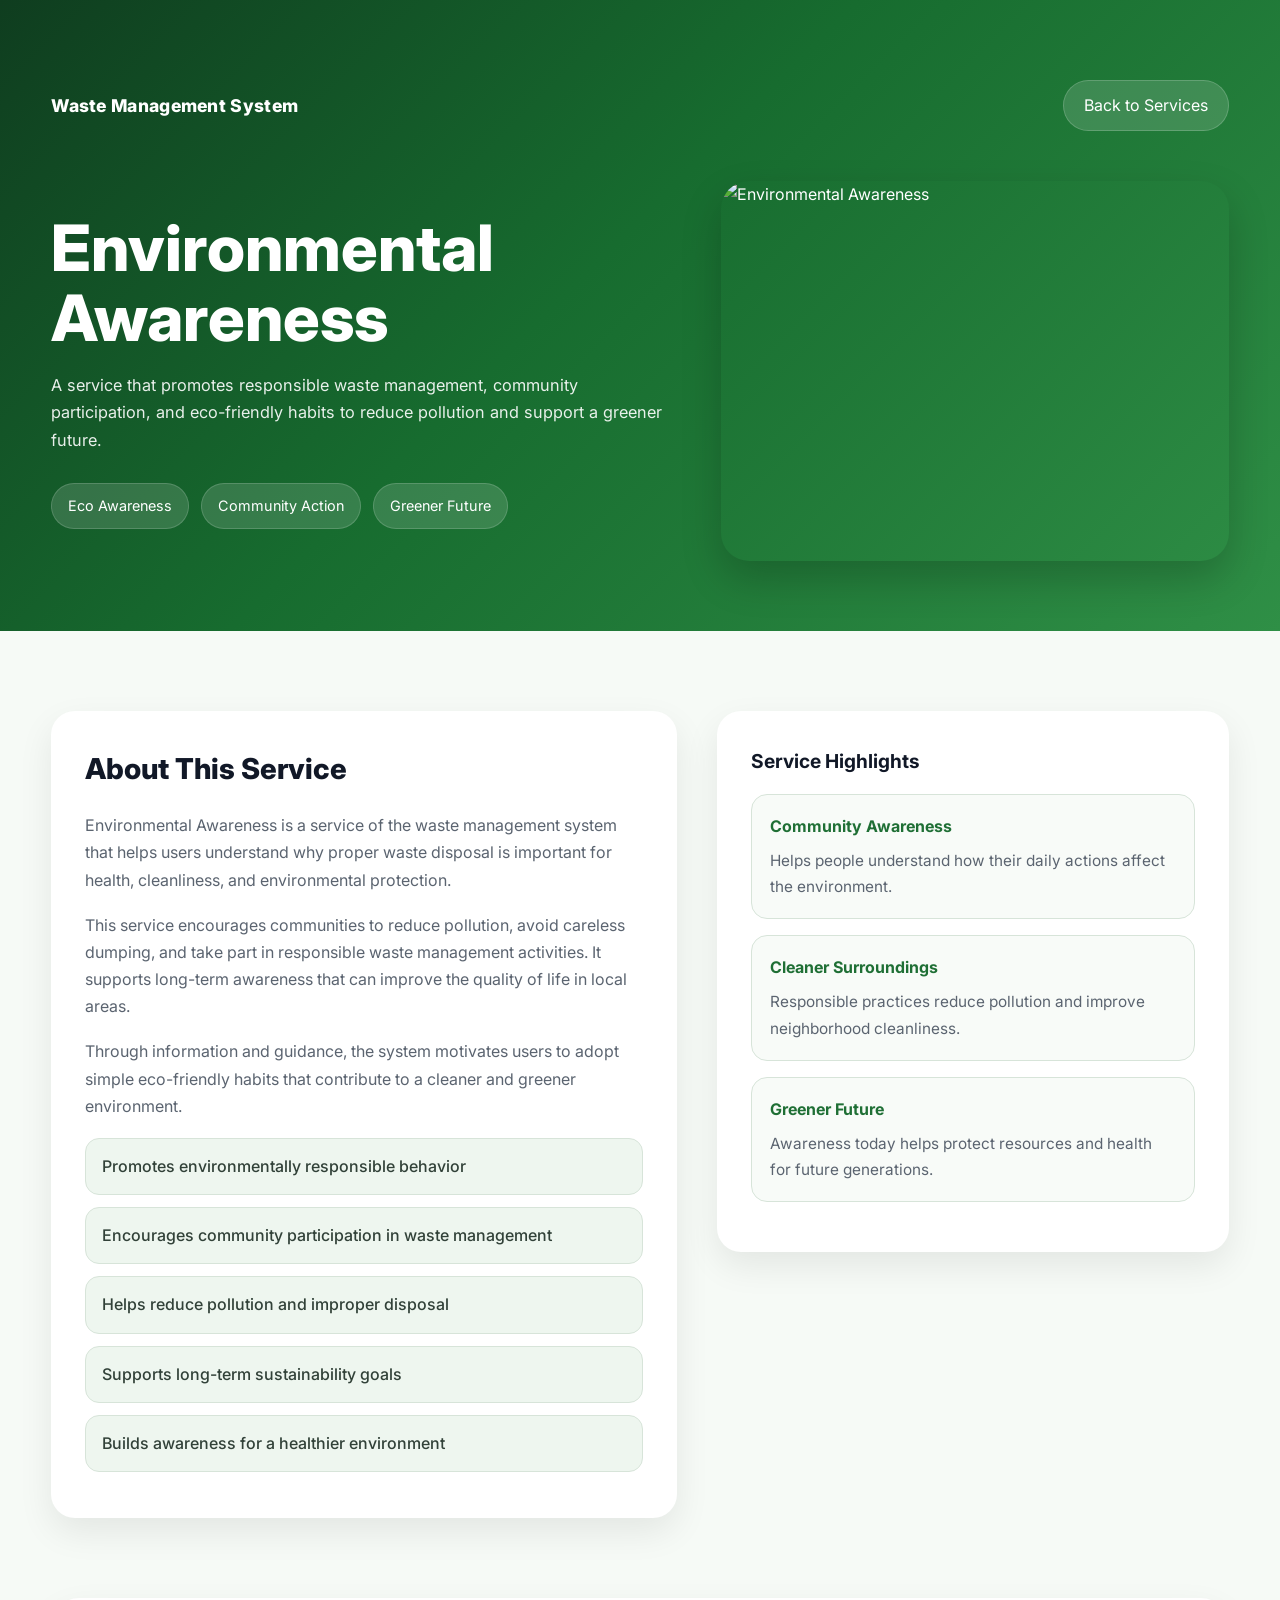
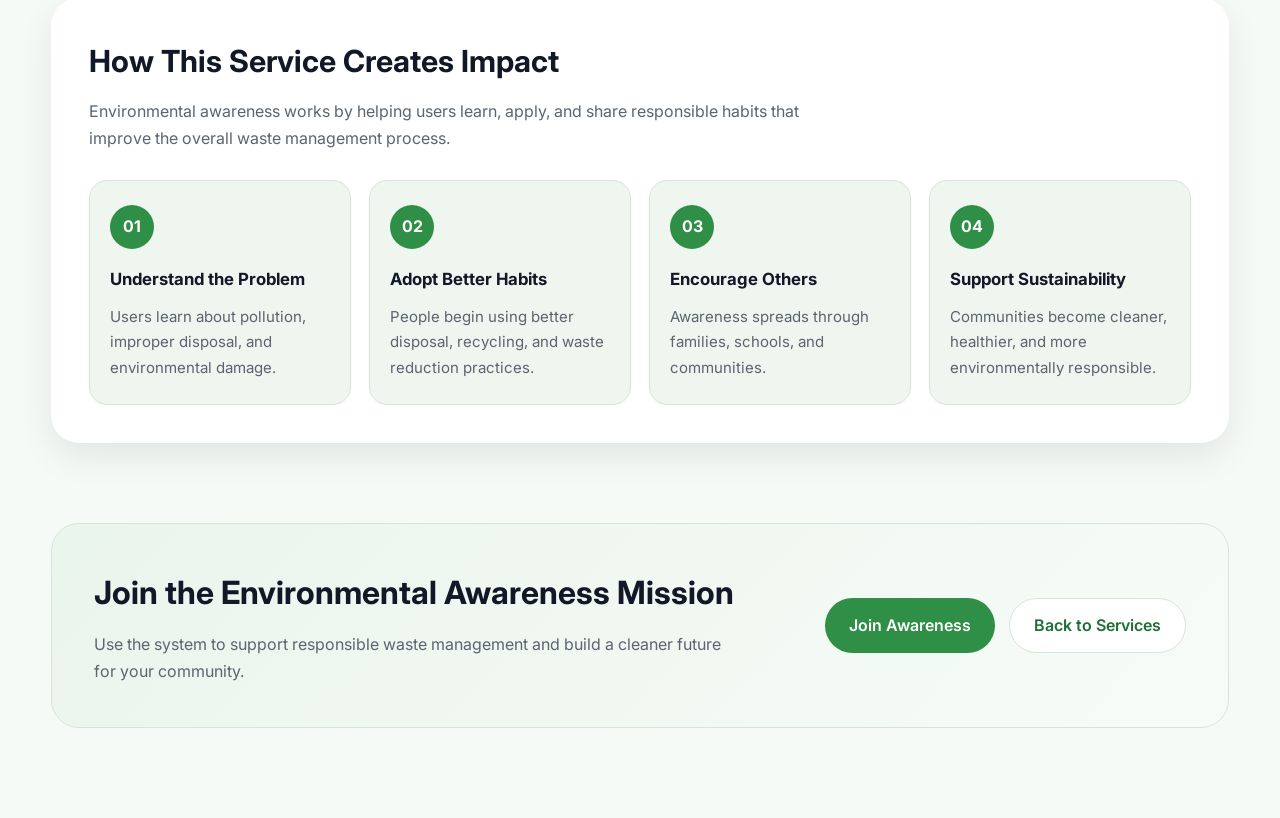
==== environmental-awareness.html @ abce53da "create services description" ====
<!DOCTYPE html>
<html lang="en">
<head>
  <meta charset="UTF-8" />
  <meta name="viewport" content="width=device-width, initial-scale=1.0" />
  <title>Environmental Awareness</title>
  <link rel="preconnect" href="https://fonts.googleapis.com" />
  <link rel="preconnect" href="https://fonts.gstatic.com" crossorigin />
  <link href="https://fonts.googleapis.com/css2?family=Inter:wght@300;400;500;600;700;800&display=swap" rel="stylesheet" />
  <link rel="stylesheet" href="service-page.css" />
</head>
<body>
  <header class="page-hero">
    <div class="container">
      <div class="top-bar">
        <div class="brand">Waste Management System</div>
        <a href="index.html#services" class="back-home">Back to Services</a>
      </div>

      <div class="hero-grid">
        <div class="hero-text">
          <h1>Environmental Awareness</h1>
          <p>
            A service that promotes responsible waste management, community participation,
            and eco-friendly habits to reduce pollution and support a greener future.
          </p>
          <div class="hero-badges">
            <span>Eco Awareness</span>
            <span>Community Action</span>
            <span>Greener Future</span>
          </div>
        </div>

        <div class="hero-image">
          <img src="images/service-awareness.jpg" alt="Environmental Awareness" />
        </div>
      </div>
    </div>
  </header>

  <section class="content-section">
    <div class="container">
      <div class="content-grid">
        <div class="content-main">
          <h2 class="section-title">About This Service</h2>
          <p>
            Environmental Awareness is a service of the waste management system that helps
            users understand why proper waste disposal is important for health, cleanliness,
            and environmental protection.
          </p>
          <p>
            This service encourages communities to reduce pollution, avoid careless dumping,
            and take part in responsible waste management activities. It supports long-term
            awareness that can improve the quality of life in local areas.
          </p>
          <p>
            Through information and guidance, the system motivates users to adopt simple
            eco-friendly habits that contribute to a cleaner and greener environment.
          </p>

          <ul class="feature-list">
            <li>Promotes environmentally responsible behavior</li>
            <li>Encourages community participation in waste management</li>
            <li>Helps reduce pollution and improper disposal</li>
            <li>Supports long-term sustainability goals</li>
            <li>Builds awareness for a healthier environment</li>
          </ul>
        </div>

        <aside class="content-side">
          <h3 class="side-title">Service Highlights</h3>

          <div class="info-box">
            <h4>Community Awareness</h4>
            <p>Helps people understand how their daily actions affect the environment.</p>
          </div>

          <div class="info-box">
            <h4>Cleaner Surroundings</h4>
            <p>Responsible practices reduce pollution and improve neighborhood cleanliness.</p>
          </div>

          <div class="info-box">
            <h4>Greener Future</h4>
            <p>Awareness today helps protect resources and health for future generations.</p>
          </div>
        </aside>
      </div>
    </div>
  </section>

  <section class="steps-section">
    <div class="container">
      <div class="steps-wrapper">
        <div class="steps-header">
          <h2>How This Service Creates Impact</h2>
          <p>
            Environmental awareness works by helping users learn, apply, and share responsible
            habits that improve the overall waste management process.
          </p>
        </div>

        <div class="steps-grid">
          <div class="step-card">
            <div class="step-number">01</div>
            <h3>Understand the Problem</h3>
            <p>Users learn about pollution, improper disposal, and environmental damage.</p>
          </div>

          <div class="step-card">
            <div class="step-number">02</div>
            <h3>Adopt Better Habits</h3>
            <p>People begin using better disposal, recycling, and waste reduction practices.</p>
          </div>

          <div class="step-card">
            <div class="step-number">03</div>
            <h3>Encourage Others</h3>
            <p>Awareness spreads through families, schools, and communities.</p>
          </div>

          <div class="step-card">
            <div class="step-number">04</div>
            <h3>Support Sustainability</h3>
            <p>Communities become cleaner, healthier, and more environmentally responsible.</p>
          </div>
        </div>
      </div>
    </div>
  </section>

  <section class="cta-section">
    <div class="container">
      <div class="cta-box">
        <div>
          <h2>Join the Environmental Awareness Mission</h2>
          <p>
            Use the system to support responsible waste management and build a cleaner future
            for your community.
          </p>
        </div>

        <div class="cta-buttons">
          <a href="index.html#contact" class="btn btn-primary">Join Awareness</a>
          <a href="index.html#services" class="btn btn-secondary">Back to Services</a>
        </div>
      </div>
    </div>
  </section>
</body>
</html>
---- service-page.css ----
:root {
  --green: #2f8f46;
  --green-dark: #1f6f35;
  --green-soft: #eef6ef;
  --green-light: #dfeedd;
  --text-dark: #111827;
  --text-light: #5b6470;
  --white: #ffffff;
  --border: #d7e4d9;
  --shadow: 0 14px 35px rgba(0, 0, 0, 0.08);
  --radius-lg: 24px;
  --radius-md: 16px;
  --container: 1200px;
  --transition: 0.3s ease;
}

* {
  margin: 0;
  padding: 0;
  box-sizing: border-box;
}

html {
  scroll-behavior: smooth;
}

body {
  font-family: "Inter", sans-serif;
  background: #f6faf6;
  color: var(--text-dark);
  line-height: 1.7;
}

img {
  max-width: 100%;
  display: block;
}

a {
  text-decoration: none;
  color: inherit;
}

ul {
  list-style: none;
}

.container {
  width: min(92%, var(--container));
  margin: 0 auto;
}

.page-hero {
  background: linear-gradient(135deg, #0f3d1f, #176c2f 45%, #2f8f46 100%);
  color: var(--white);
  padding: 80px 0 70px;
}

.top-bar {
  display: flex;
  align-items: center;
  justify-content: space-between;
  gap: 20px;
  margin-bottom: 50px;
  flex-wrap: wrap;
}

.brand {
  font-size: 1.1rem;
  font-weight: 800;
  letter-spacing: 0.3px;
}

.back-home {
  padding: 11px 20px;
  border-radius: 999px;
  background: rgba(255, 255, 255, 0.14);
  border: 1px solid rgba(255, 255, 255, 0.18);
  transition: var(--transition);
}

.back-home:hover {
  background: rgba(255, 255, 255, 0.22);
}

.hero-grid {
  display: grid;
  grid-template-columns: 1.1fr 0.9fr;
  align-items: center;
  gap: 50px;
}

.hero-text h1 {
  font-size: clamp(2.2rem, 5vw, 4rem);
  line-height: 1.1;
  margin-bottom: 18px;
  font-weight: 800;
}

.hero-text p {
  font-size: 1.02rem;
  max-width: 640px;
  color: rgba(255, 255, 255, 0.9);
  margin-bottom: 28px;
}

.hero-badges {
  display: flex;
  gap: 12px;
  flex-wrap: wrap;
}

.hero-badges span {
  padding: 10px 16px;
  border-radius: 999px;
  background: rgba(255, 255, 255, 0.14);
  border: 1px solid rgba(255, 255, 255, 0.16);
  font-size: 0.9rem;
}

.hero-image {
  width: 100%;
  height: 380px;
  border-radius: 28px;
  overflow: hidden;
  box-shadow: 0 18px 40px rgba(0, 0, 0, 0.2);
}

.hero-image img {
  width: 100%;
  height: 100%;
  object-fit: cover;
}

.content-section {
  padding: 80px 0;
}

.content-grid {
  display: grid;
  grid-template-columns: 1.1fr 0.9fr;
  gap: 40px;
  align-items: start;
}

.content-main,
.content-side {
  background: var(--white);
  border-radius: var(--radius-lg);
  box-shadow: var(--shadow);
  padding: 34px;
}

.section-title {
  font-size: 1.8rem;
  margin-bottom: 18px;
  font-weight: 800;
  color: var(--text-dark);
}

.content-main p {
  color: var(--text-light);
  margin-bottom: 18px;
  font-size: 1rem;
}

.feature-list {
  margin-top: 18px;
}

.feature-list li {
  padding: 14px 16px;
  background: var(--green-soft);
  border: 1px solid var(--border);
  border-radius: 14px;
  margin-bottom: 12px;
  color: #314138;
  font-weight: 500;
}

.side-title {
  font-size: 1.2rem;
  margin-bottom: 16px;
  font-weight: 700;
}

.info-box {
  padding: 18px;
  border-radius: 16px;
  background: #f8fbf8;
  border: 1px solid var(--border);
  margin-bottom: 16px;
}

.info-box h4 {
  font-size: 1rem;
  margin-bottom: 8px;
  color: var(--green-dark);
}

.info-box p {
  color: var(--text-light);
  font-size: 0.96rem;
}

.steps-section {
  padding: 0 0 80px;
}

.steps-wrapper {
  background: var(--white);
  box-shadow: var(--shadow);
  border-radius: 28px;
  padding: 38px;
}

.steps-header {
  margin-bottom: 28px;
}

.steps-header h2 {
  font-size: 1.9rem;
  margin-bottom: 10px;
}

.steps-header p {
  color: var(--text-light);
  max-width: 720px;
}

.steps-grid {
  display: grid;
  grid-template-columns: repeat(4, 1fr);
  gap: 18px;
}

.step-card {
  background: var(--green-soft);
  border: 1px solid var(--border);
  border-radius: 18px;
  padding: 24px 20px;
  transition: var(--transition);
}

.step-card:hover {
  transform: translateY(-4px);
}

.step-number {
  width: 44px;
  height: 44px;
  border-radius: 50%;
  background: var(--green);
  color: var(--white);
  display: flex;
  align-items: center;
  justify-content: center;
  font-weight: 700;
  margin-bottom: 16px;
}

.step-card h3 {
  font-size: 1.05rem;
  margin-bottom: 10px;
}

.step-card p {
  font-size: 0.94rem;
  color: var(--text-light);
}

.cta-section {
  padding: 0 0 90px;
}

.cta-box {
  background: linear-gradient(135deg, #eaf5ec, #f7fbf8);
  border: 1px solid var(--border);
  border-radius: 28px;
  padding: 42px;
  display: flex;
  align-items: center;
  justify-content: space-between;
  gap: 24px;
  flex-wrap: wrap;
}

.cta-box h2 {
  font-size: 2rem;
  margin-bottom: 10px;
}

.cta-box p {
  color: var(--text-light);
  max-width: 650px;
}

.cta-buttons {
  display: flex;
  gap: 14px;
  flex-wrap: wrap;
}

.btn {
  display: inline-flex;
  align-items: center;
  justify-content: center;
  padding: 13px 24px;
  border-radius: 999px;
  font-weight: 600;
  transition: var(--transition);
}

.btn-primary {
  background: var(--green);
  color: var(--white);
}

.btn-primary:hover {
  background: var(--green-dark);
}

.btn-secondary {
  background: var(--white);
  color: var(--green-dark);
  border: 1px solid var(--border);
}

.btn-secondary:hover {
  background: #f3f7f3;
}

@media (max-width: 1024px) {
  .hero-grid,
  .content-grid,
  .steps-grid {
    grid-template-columns: 1fr;
  }

  .hero-image {
    height: 320px;
  }
}

@media (max-width: 640px) {
  .page-hero {
    padding: 60px 0;
  }

  .content-section,
  .steps-section,
  .cta-section {
    padding-bottom: 60px;
  }

  .content-main,
  .content-side,
  .steps-wrapper,
  .cta-box {
    padding: 24px;
  }

  .hero-image {
    height: 240px;
  }

  .cta-box h2 {
    font-size: 1.6rem;
  }
}
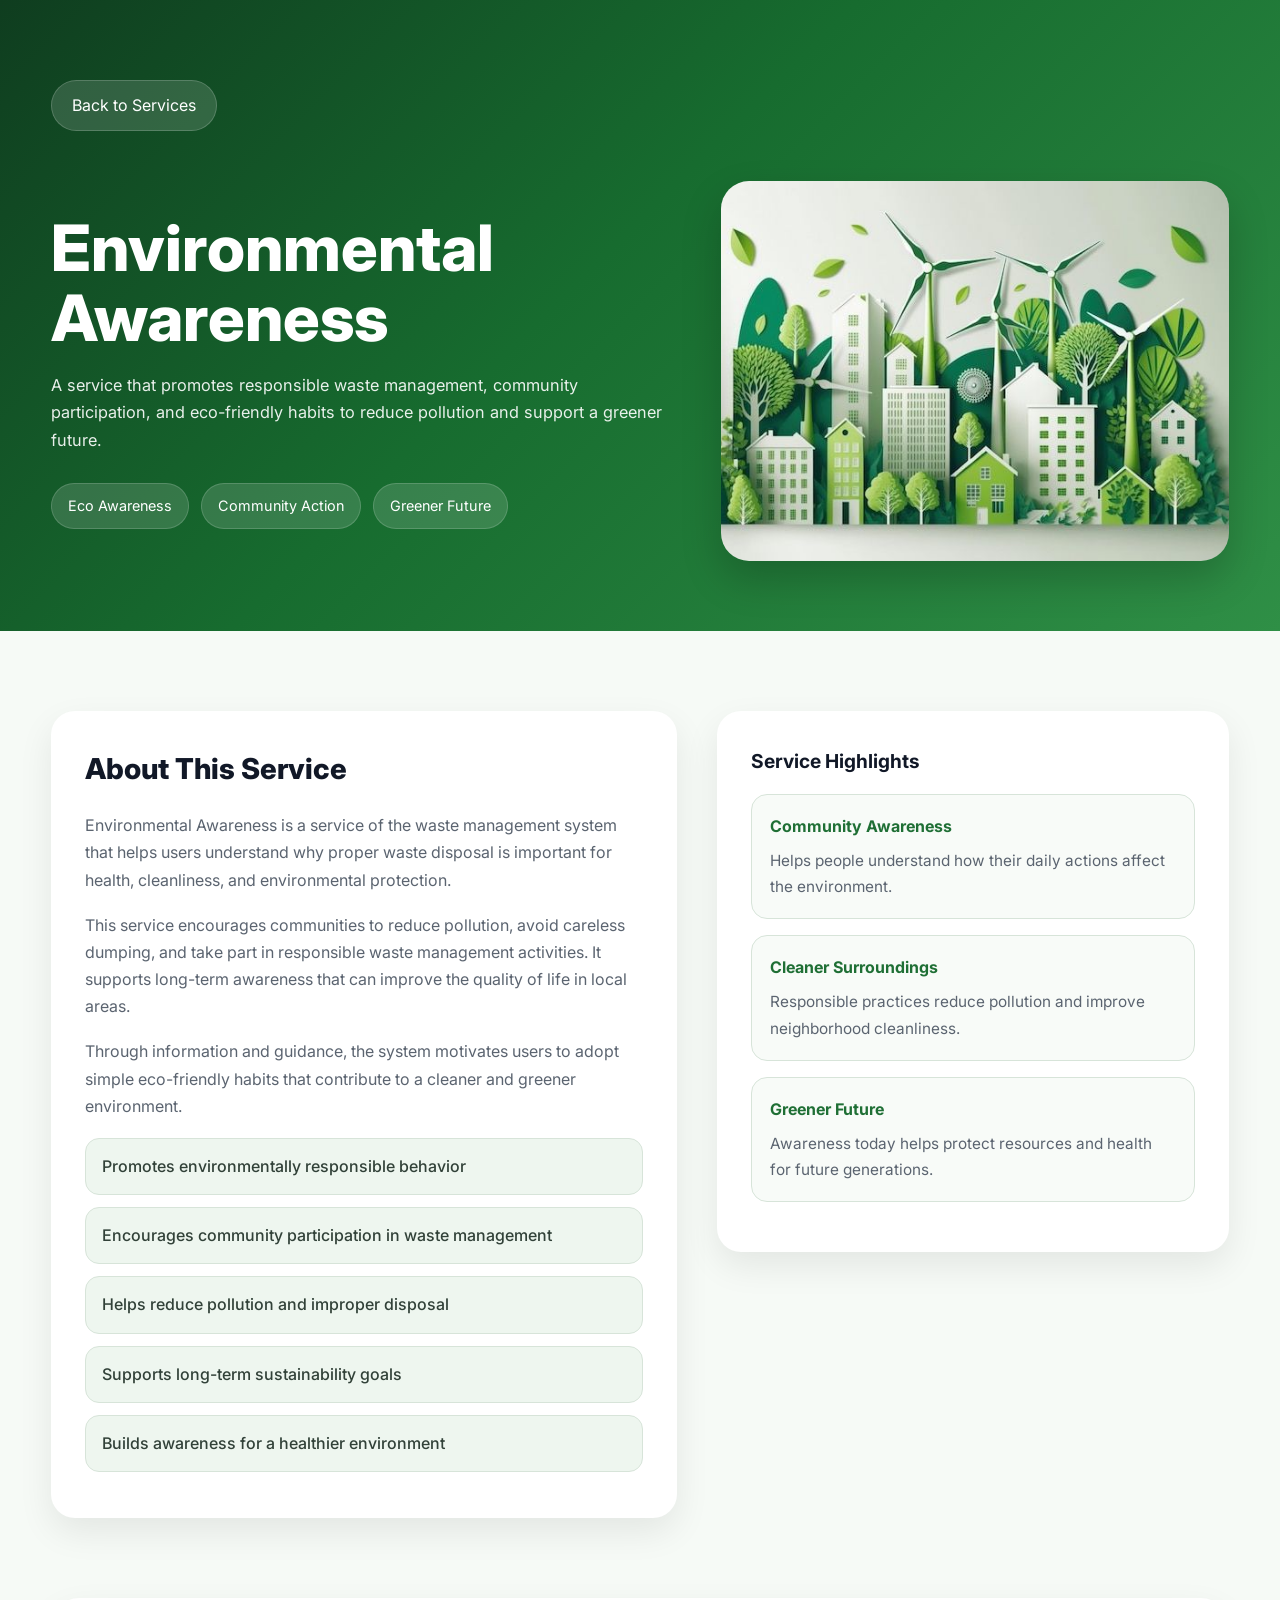
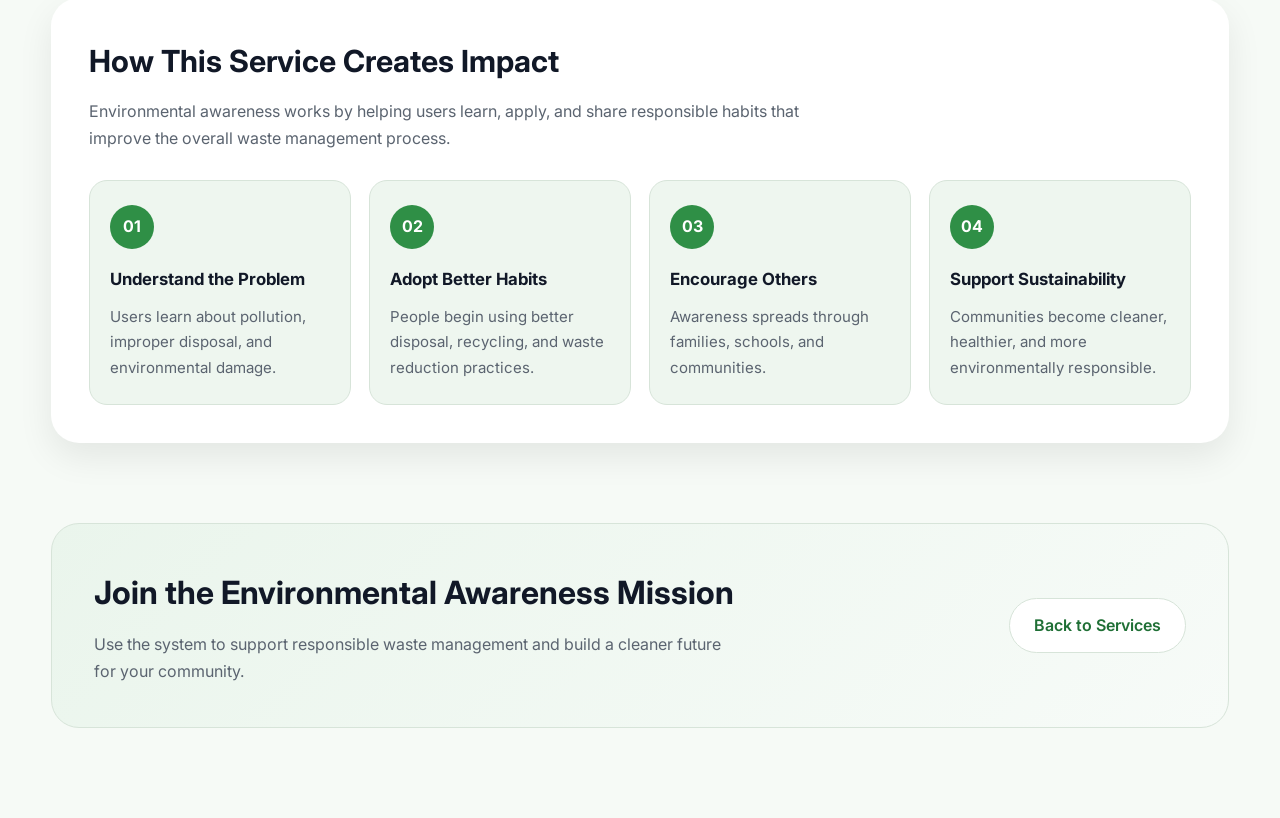
==== commit 876b1457: "add backend" ====
--- a/environmental-awareness.html
+++ b/environmental-awareness.html
@@ -7,14 +7,14 @@
   <link rel="preconnect" href="https://fonts.googleapis.com" />
   <link rel="preconnect" href="https://fonts.gstatic.com" crossorigin />
   <link href="https://fonts.googleapis.com/css2?family=Inter:wght@300;400;500;600;700;800&display=swap" rel="stylesheet" />
-  <link rel="stylesheet" href="service-page.css" />
+  <link rel="stylesheet" href="css/service-page.css" />
 </head>
 <body>
   <header class="page-hero">
     <div class="container">
       <div class="top-bar">
-        <div class="brand">Waste Management System</div>
-        <a href="index.html#services" class="back-home">Back to Services</a>
+       
+        <a href="auth.php#services" class="back-home">Back to Services</a>
       </div>
 
       <div class="hero-grid">
@@ -32,7 +32,7 @@
         </div>
 
         <div class="hero-image">
-          <img src="images/service-awareness.jpg" alt="Environmental Awareness" />
+          <img src="images/awareness.jpg" alt="Environmental Awareness" />
         </div>
       </div>
     </div>
@@ -141,8 +141,7 @@
         </div>
 
         <div class="cta-buttons">
-          <a href="index.html#contact" class="btn btn-primary">Join Awareness</a>
-          <a href="index.html#services" class="btn btn-secondary">Back to Services</a>
+          <a href="auth.php#services" class="btn btn-secondary">Back to Services</a>
         </div>
       </div>
     </div>
--- a/css/service-page.css
+++ b/css/service-page.css
@@ -0,0 +1,383 @@
+:root {
+  --green: #2f8f46;
+  --green-dark: #1f6f35;
+  --green-soft: #eef6ef;
+  --green-light: #dfeedd;
+  --text-dark: #111827;
+  --text-light: #5b6470;
+  --white: #ffffff;
+  --border: #d7e4d9;
+  --shadow: 0 14px 35px rgba(0, 0, 0, 0.08);
+  --radius-lg: 24px;
+  --radius-md: 16px;
+  --container: 1200px;
+  --transition: 0.3s ease;
+}
+
+* {
+  margin: 0;
+  padding: 0;
+  box-sizing: border-box;
+}
+
+html {
+  scroll-behavior: smooth;
+}
+
+body {
+  font-family: "Inter", sans-serif;
+  background: #f6faf6;
+  color: var(--text-dark);
+  line-height: 1.7;
+}
+.logo {
+  display: flex;
+  align-items: center;
+  gap: 10px;
+  color: var(--white);
+  font-weight: 700;
+  font-size: 1rem;
+}
+
+.logo img {
+  width: auto;
+  height: 42px;
+  object-fit: contain;
+}
+img {
+  max-width: 100%;
+  display: block;
+}
+
+a {
+  text-decoration: none;
+  color: inherit;
+}
+
+ul {
+  list-style: none;
+}
+
+.container {
+  width: min(92%, var(--container));
+  margin: 0 auto;
+}
+
+.page-hero {
+  background: linear-gradient(135deg, #0f3d1f, #176c2f 45%, #2f8f46 100%);
+  color: var(--white);
+  padding: 80px 0 70px;
+}
+
+.top-bar {
+  display: flex;
+  align-items: center;
+  justify-content: space-between;
+  gap: 20px;
+  margin-bottom: 50px;
+  flex-wrap: wrap;
+}
+
+.brand {
+  font-size: 1.1rem;
+  font-weight: 800;
+  letter-spacing: 0.3px;
+}
+
+.back-home {
+  padding: 11px 20px;
+  border-radius: 999px;
+  background: rgba(255, 255, 255, 0.14);
+  border: 1px solid rgba(255, 255, 255, 0.18);
+  transition: var(--transition);
+}
+
+.back-home:hover {
+  background: rgba(255, 255, 255, 0.22);
+}
+
+.hero-grid {
+  display: grid;
+  grid-template-columns: 1.1fr 0.9fr;
+  align-items: center;
+  gap: 50px;
+}
+
+.hero-text h1 {
+  font-size: clamp(2.2rem, 5vw, 4rem);
+  line-height: 1.1;
+  margin-bottom: 18px;
+  font-weight: 800;
+}
+
+.hero-text p {
+  font-size: 1.02rem;
+  max-width: 640px;
+  color: rgba(255, 255, 255, 0.9);
+  margin-bottom: 28px;
+}
+
+.hero-badges {
+  display: flex;
+  gap: 12px;
+  flex-wrap: wrap;
+}
+
+.hero-badges span {
+  padding: 10px 16px;
+  border-radius: 999px;
+  background: rgba(255, 255, 255, 0.14);
+  border: 1px solid rgba(255, 255, 255, 0.16);
+  font-size: 0.9rem;
+}
+
+.hero-image {
+  width: 100%;
+  height: 380px;
+  border-radius: 28px;
+  overflow: hidden;
+  box-shadow: 0 18px 40px rgba(0, 0, 0, 0.2);
+}
+
+.hero-image img {
+  width: 100%;
+  height: 100%;
+  object-fit: cover;
+}
+
+.content-section {
+  padding: 80px 0;
+}
+
+.content-grid {
+  display: grid;
+  grid-template-columns: 1.1fr 0.9fr;
+  gap: 40px;
+  align-items: start;
+}
+
+.content-main,
+.content-side {
+  background: var(--white);
+  border-radius: var(--radius-lg);
+  box-shadow: var(--shadow);
+  padding: 34px;
+}
+
+.section-title {
+  font-size: 1.8rem;
+  margin-bottom: 18px;
+  font-weight: 800;
+  color: var(--text-dark);
+}
+
+.content-main p {
+  color: var(--text-light);
+  margin-bottom: 18px;
+  font-size: 1rem;
+}
+
+.feature-list {
+  margin-top: 18px;
+}
+
+.feature-list li {
+  padding: 14px 16px;
+  background: var(--green-soft);
+  border: 1px solid var(--border);
+  border-radius: 14px;
+  margin-bottom: 12px;
+  color: #314138;
+  font-weight: 500;
+}
+
+.side-title {
+  font-size: 1.2rem;
+  margin-bottom: 16px;
+  font-weight: 700;
+}
+
+.info-box {
+  padding: 18px;
+  border-radius: 16px;
+  background: #f8fbf8;
+  border: 1px solid var(--border);
+  margin-bottom: 16px;
+}
+
+.info-box h4 {
+  font-size: 1rem;
+  margin-bottom: 8px;
+  color: var(--green-dark);
+}
+
+.info-box p {
+  color: var(--text-light);
+  font-size: 0.96rem;
+}
+
+.steps-section {
+  padding: 0 0 80px;
+}
+
+.steps-wrapper {
+  background: var(--white);
+  box-shadow: var(--shadow);
+  border-radius: 28px;
+  padding: 38px;
+}
+
+.steps-header {
+  margin-bottom: 28px;
+}
+
+.steps-header h2 {
+  font-size: 1.9rem;
+  margin-bottom: 10px;
+}
+
+.steps-header p {
+  color: var(--text-light);
+  max-width: 720px;
+}
+
+.steps-grid {
+  display: grid;
+  grid-template-columns: repeat(4, 1fr);
+  gap: 18px;
+}
+
+.step-card {
+  background: var(--green-soft);
+  border: 1px solid var(--border);
+  border-radius: 18px;
+  padding: 24px 20px;
+  transition: var(--transition);
+}
+
+.step-card:hover {
+  transform: translateY(-4px);
+}
+
+.step-number {
+  width: 44px;
+  height: 44px;
+  border-radius: 50%;
+  background: var(--green);
+  color: var(--white);
+  display: flex;
+  align-items: center;
+  justify-content: center;
+  font-weight: 700;
+  margin-bottom: 16px;
+}
+
+.step-card h3 {
+  font-size: 1.05rem;
+  margin-bottom: 10px;
+}
+
+.step-card p {
+  font-size: 0.94rem;
+  color: var(--text-light);
+}
+
+.cta-section {
+  padding: 0 0 90px;
+}
+
+.cta-box {
+  background: linear-gradient(135deg, #eaf5ec, #f7fbf8);
+  border: 1px solid var(--border);
+  border-radius: 28px;
+  padding: 42px;
+  display: flex;
+  align-items: center;
+  justify-content: space-between;
+  gap: 24px;
+  flex-wrap: wrap;
+}
+
+.cta-box h2 {
+  font-size: 2rem;
+  margin-bottom: 10px;
+}
+
+.cta-box p {
+  color: var(--text-light);
+  max-width: 650px;
+}
+
+.cta-buttons {
+  display: flex;
+  gap: 14px;
+  flex-wrap: wrap;
+}
+
+.btn {
+  display: inline-flex;
+  align-items: center;
+  justify-content: center;
+  padding: 13px 24px;
+  border-radius: 999px;
+  font-weight: 600;
+  transition: var(--transition);
+}
+
+.btn-primary {
+  background: var(--green);
+  color: var(--white);
+}
+
+.btn-primary:hover {
+  background: var(--green-dark);
+}
+
+.btn-secondary {
+  background: var(--white);
+  color: var(--green-dark);
+  border: 1px solid var(--border);
+}
+
+.btn-secondary:hover {
+  background: #f3f7f3;
+}
+
+@media (max-width: 1024px) {
+  .hero-grid,
+  .content-grid,
+  .steps-grid {
+    grid-template-columns: 1fr;
+  }
+
+  .hero-image {
+    height: 320px;
+  }
+}
+
+@media (max-width: 640px) {
+  .page-hero {
+    padding: 60px 0;
+  }
+
+  .content-section,
+  .steps-section,
+  .cta-section {
+    padding-bottom: 60px;
+  }
+
+  .content-main,
+  .content-side,
+  .steps-wrapper,
+  .cta-box {
+    padding: 24px;
+  }
+
+  .hero-image {
+    height: 240px;
+  }
+
+  .cta-box h2 {
+    font-size: 1.6rem;
+  }
+}
